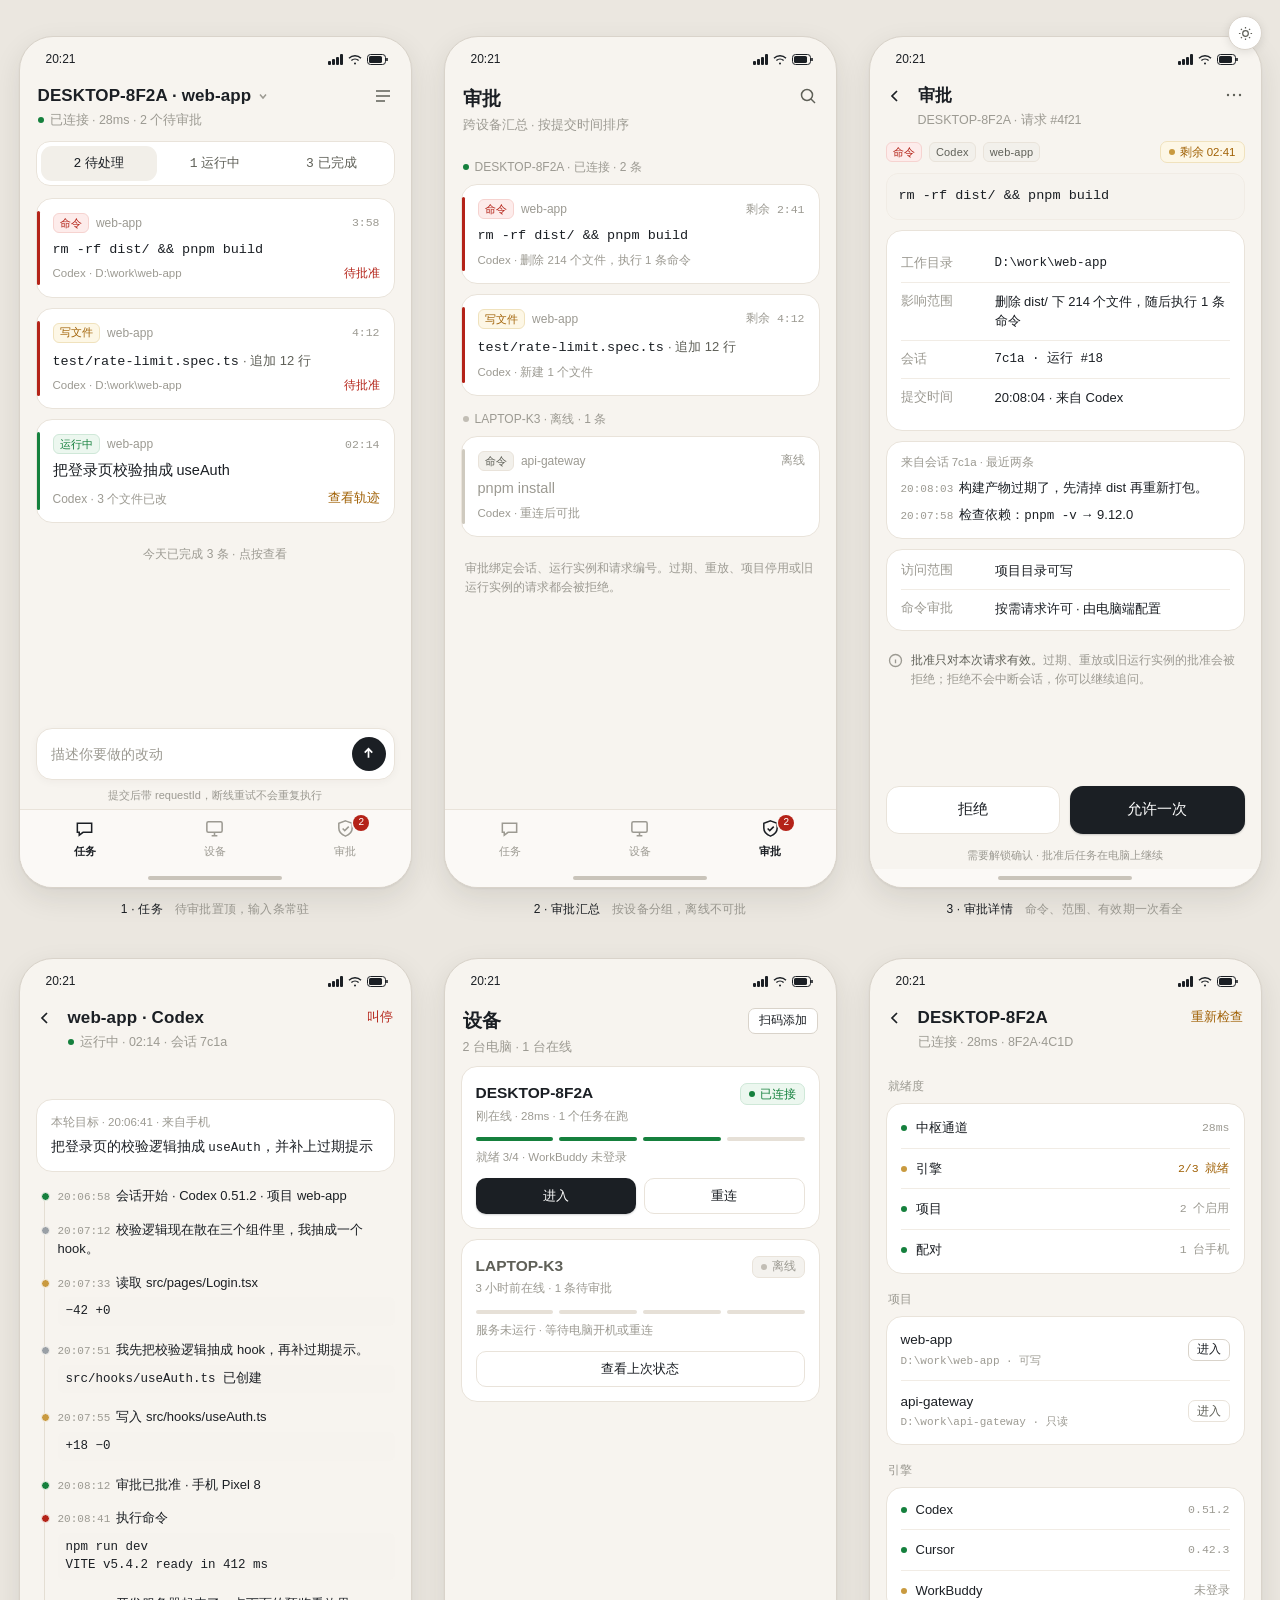
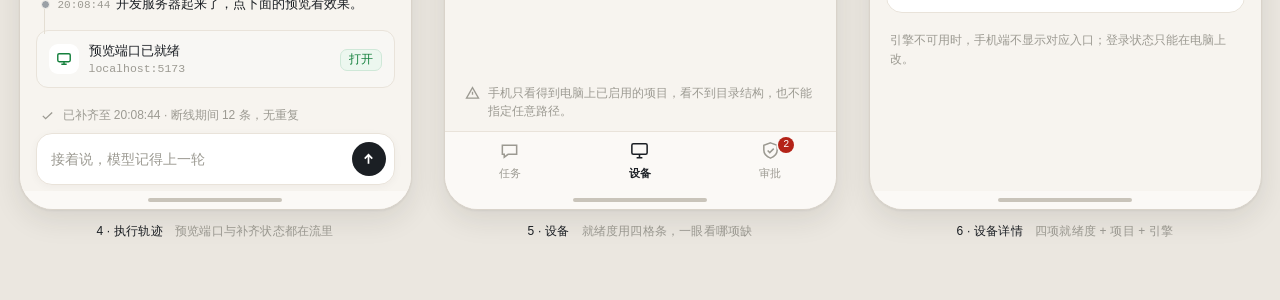
==== design/v3-phone.html @ bf9756f2 "feat(design): 按竞品视觉重做 Windows 与手机端界面 - v3-windows.html：主机（四项就绪度）/ 项目（白名单 + 执行权限）/ 日志 / 设置四页 - v3-pho" ====
<!DOCTYPE html>
<html lang="zh-CN">
<head>
<meta charset="utf-8">
<meta name="viewport" content="width=device-width, initial-scale=1">
<title>AgentDeck 手机端 · 改版</title>
<style>
:root{
  --bg:#f7f4ef; --card:#fff; --line:#e9e3da; --line2:#f1ece5;
  --ink:#1b1f24; --ink2:#5f6058; --ink3:#9c9a92;
  --act:#1b1f24; --act-h:#2b3138; --on-act:#fff; --warm:#a16207;
  --green:#15803d; --green-bg:#ecf7ef; --green-line:#cfe8d8;
  --red:#b42318; --red-bg:#fdeceb; --red-line:#f6d3d0; --on-red:#fff;
  --amber:#a16207; --amber-bg:#fdf7e6; --amber-line:#f0e2bd;
  --desk:#ebe7e0; --phone-line:#d9d3ca; --phone-shadow:0 10px 28px rgba(40,35,28,.10),0 1px 2px rgba(40,35,28,.06);
  --seg-on:#f2efe9; --tag-done:#f2f0eb; --off-bar:#cfcabf;
  --ev-dot:#c9c4ba; --ev-file:#c99a3f; --ev-msg:#9aa0a6; --ev-line:#e4ded3;
  --code-bg:#f6f3ee; --pv-bg:#f8f7f4;
  --dock-fade:rgba(247,244,239,0); --dock-shadow:0 2px 8px rgba(40,35,28,.04);
  --tabbar:#fbf9f6; --indicator:#c9c4ba; --badge-ring:#fbf9f6;
  --soft:#f4f2ee; --ready-off:#e6e0d7; --dot-off:#c2beb5;
  --fab:#fff; --fab-line:#d9d3ca;
  --mono:ui-monospace,"Cascadia Mono","Consolas","SF Mono",monospace;
}
:root.dark{
  --bg:#161513; --card:#1e1c19; --line:#2f2c27; --line2:#262420;
  --ink:#e8e5df; --ink2:#a8a49b; --ink3:#767268;
  --act:#e8e5df; --act-h:#f6f3ec; --on-act:#161513; --warm:#d9a23c;
  --green:#3fb950; --green-bg:#13261a; --green-line:#1f4a2c;
  --red:#f85149; --red-bg:#2a1614; --red-line:#52241f; --on-red:#161513;
  --amber:#d9a23c; --amber-bg:#2a2113; --amber-line:#453520;
  --desk:#0a0b0c; --phone-line:#33383d; --phone-shadow:0 10px 28px rgba(0,0,0,.55),0 1px 2px rgba(0,0,0,.4);
  --seg-on:#2a2724; --tag-done:#23272b; --off-bar:#3a3f45;
  --ev-dot:#4a5158; --ev-file:#d9a23c; --ev-msg:#7c848c; --ev-line:#443e36;
  --code-bg:#101210; --pv-bg:#1f2225;
  --dock-fade:rgba(22,21,19,0); --dock-shadow:0 2px 8px rgba(0,0,0,.3);
  --tabbar:#131211; --indicator:#4a5158; --badge-ring:#131211;
  --soft:#23272b; --ready-off:#2a2724; --dot-off:#555b62;
  --fab:#1e1c19; --fab-line:#33383d;
}
*{box-sizing:border-box}
html,body{margin:0}
body{
  background:var(--desk); padding:36px 24px 60px;
  font:15px/1.5 -apple-system,BlinkMacSystemFont,"Segoe UI","Microsoft YaHei",sans-serif;
  color:var(--ink); -webkit-font-smoothing:antialiased;
}
.wall{display:grid;grid-template-columns:repeat(3,393px);gap:40px 32px;justify-content:center}
figure{margin:0}
figcaption{margin-top:12px;font-size:12px;color:var(--ink3);text-align:center;letter-spacing:.2px}
figcaption b{font-weight:500;color:var(--ink)}
.phone{
  width:393px;height:852px;border-radius:34px;background:var(--bg);
  border:1px solid var(--phone-line);overflow:hidden;position:relative;
  box-shadow:var(--phone-shadow);
  display:flex;flex-direction:column;
}
/* status bar */
.statusbar{height:44px;flex:none;display:flex;align-items:center;justify-content:space-between;padding:0 22px 0 26px;font-size:12px;font-weight:500;color:var(--ink)}
.sb-r{display:flex;align-items:center;gap:5px;color:var(--ink)}
/* app bar */
.appbar{flex:none;padding:2px 18px 10px;display:flex;align-items:flex-start;gap:10px}
.ab-main{flex:1;min-width:0}
.ab-title{font-size:17px;font-weight:600;letter-spacing:.1px;display:flex;align-items:center;gap:6px}
.ab-sub{font-size:12.5px;color:var(--ink3);margin-top:2px;display:flex;align-items:center;gap:6px}
.ab-act{flex:none;display:flex;align-items:center;gap:14px;padding-top:3px;color:var(--ink2)}
.chev{color:var(--ink3)}
.back{width:26px;height:26px;display:grid;place-items:center;margin-left:-6px;color:var(--ink);flex:none}
.body{flex:1;min-height:0;overflow:hidden;padding:0 16px}
h1.page{font-size:19px;font-weight:600;margin:2px 0 2px;letter-spacing:.2px}
.page-sub{font-size:12.5px;color:var(--ink3);margin-bottom:12px}
/* blocks */
.card{background:var(--card);border:1px solid var(--line);border-radius:16px;padding:14px;margin-bottom:10px}
.card.flat{padding:0;overflow:hidden}
.seg{display:flex;background:var(--card);border:1px solid var(--line);border-radius:14px;padding:4px;margin:2px 0 12px}
.seg div{flex:1;text-align:center;padding:7px 0;font-size:13px;color:var(--ink2);border-radius:11px}
.seg div.on{background:var(--seg-on);color:var(--ink);font-weight:500}
.seg b{font-family:var(--mono);font-weight:500;font-size:13px}
.grp{font-size:12px;color:var(--ink3);margin:14px 2px 8px;display:flex;align-items:center;gap:6px}
/* approval card */
.ap{position:relative;padding-left:16px}
.ap::before{content:"";position:absolute;left:0;top:12px;bottom:12px;width:3px;border-radius:2px;background:var(--red)}
.ap.off::before{background:var(--off-bar)}
.card.run{position:relative;padding-left:16px}
.card.run::before{content:"";position:absolute;left:0;top:12px;bottom:12px;width:3px;border-radius:2px;background:var(--green)}
.ap-top{display:flex;align-items:center;gap:7px;font-size:12px;color:var(--ink3)}
.ap-top .rt{margin-left:auto;font-family:var(--mono);font-size:11.5px}
.tag{display:inline-flex;align-items:center;height:20px;padding:0 6px;border-radius:6px;font-size:11px;font-weight:500;letter-spacing:.2px}
.tag.cmd{background:var(--red-bg);color:var(--red);border:1px solid var(--red-line)}
.tag.file{background:var(--amber-bg);color:var(--amber);border:1px solid var(--amber-line)}
.tag.run{background:var(--green-bg);color:var(--green);border:1px solid var(--green-line)}
.tag.done{background:var(--tag-done);color:var(--ink2);border:1px solid var(--line)}
.ap-cmd{font-size:14.5px;margin:7px 0 6px;word-break:break-all;line-height:1.45;font-weight:500}
.ap-cmd.mono{font-family:var(--mono);font-size:13.5px;font-weight:400}
.ap-cmd .p{font-family:var(--mono);font-size:13.5px}
.ap-cmd .d{color:var(--ink2);font-size:13px;font-weight:400}
.mono{font-family:var(--mono)}
.ap-meta{display:flex;align-items:center;gap:8px;font-size:11.5px;color:var(--ink3)}
.ap-meta .r{margin-left:auto;color:var(--red);font-weight:500}
/* running */
.run-title{font-size:14.5px;font-weight:500;line-height:1.45;margin:6px 0 8px}
.run-foot{display:flex;align-items:center;font-size:12px;color:var(--ink3)}
.run-foot .r{margin-left:auto;display:flex;align-items:center;gap:10px}
.link{color:var(--warm);font-size:12.5px;text-decoration:none}
.link.danger{color:var(--red)}
.more{font-size:12px;color:var(--ink3);text-align:center;padding:12px 0 4px}
/* dock */
.dock{flex:none;padding:8px 16px 6px;background:linear-gradient(to bottom,var(--dock-fade),var(--bg) 22%)}
.dock-box{display:flex;align-items:flex-end;gap:8px;background:var(--card);border:1px solid var(--line);border-radius:16px;padding:8px 8px 8px 14px;box-shadow:var(--dock-shadow)}
.dock-box .ph{flex:1;font-size:14px;color:var(--ink3);padding:6px 0;min-height:32px}
.send{width:34px;height:34px;border-radius:50%;background:var(--act);display:grid;place-items:center;flex:none;color:var(--on-act)}
.dock-hint{font-size:11px;color:var(--ink3);text-align:center;padding:7px 0 0}
/* tabbar */
.tabbar{flex:none;height:60px;display:flex;align-items:flex-start;padding-top:8px;border-top:1px solid var(--line);background:var(--tabbar)}
.tb{flex:1;display:flex;flex-direction:column;align-items:center;gap:4px;font-size:11px;color:var(--ink3);position:relative}
.tb.on{color:var(--act);font-weight:600}
.tb .badge{position:absolute;top:-3px;left:calc(50% + 8px);box-shadow:0 0 0 1.5px var(--badge-ring);min-width:16px;height:16px;padding:0 4px;border-radius:8px;background:var(--red);color:var(--on-red);font:500 10px/16px var(--mono);text-align:center}
.home-ind{flex:none;height:18px;display:grid;place-items:center;background:var(--tabbar)}
.home-ind i{width:134px;height:4px;border-radius:2px;background:var(--indicator);display:block}
/* detail */
.cmdblock{background:var(--code-bg);border:1px solid var(--line2);border-radius:12px;padding:12px;font-family:var(--mono);font-size:13.5px;line-height:1.55;word-break:break-all;margin:10px 0 4px}
.kv{display:flex;gap:10px;padding:9px 0;border-bottom:1px solid var(--line2);font-size:13px}
.kv:last-child{border-bottom:0}
.kv .k{width:84px;flex:none;color:var(--ink3);font-size:12.5px}
.kv .v{flex:1;min-width:0}
.kv .v.mono{font-family:var(--mono);font-size:12.5px}
.note{display:flex;gap:8px;font-size:12px;color:var(--ink3);line-height:1.55;padding:10px 2px}
.note b{font-weight:500;color:var(--ink2)}
.btn{height:48px;border-radius:13px;display:flex;align-items:center;justify-content:center;font-size:15px;font-weight:500;width:100%;border:1px solid transparent}
.btn.primary{background:var(--act);color:var(--on-act);box-shadow:0 1px 2px rgba(20,24,28,.20)}
.btn.primary:active{background:var(--act-h)}
.btn.ghost{background:var(--card);border-color:var(--line);color:var(--ink)}
.btn.sm{height:36px;font-size:13px;width:auto;padding:0 14px;border-radius:10px}
.btn-row{display:flex;gap:10px;margin:14px 0 6px}
/* events */
.ev{position:relative;padding:0 0 14px 22px;font-size:13px;line-height:1.5}
.ev::before{content:"";position:absolute;left:5px;top:6px;width:7px;height:7px;border-radius:50%;background:var(--ev-dot);border:1.5px solid var(--bg)}
.ev::after{content:"";position:absolute;left:8px;top:15px;bottom:-6px;width:1px;background:var(--ev-line)}
.ev:last-child::after{display:none}
.ev .t{font-family:var(--mono);font-size:11px;color:var(--ink3);margin-right:6px}
.ev.cmd::before{background:var(--red)}
.ev.file::before{background:var(--ev-file)}
.ev.msg::before{background:var(--ev-msg)}
.ev.ok::before{background:var(--green)}
.ev .c{font-family:var(--mono);font-size:12.5px;background:var(--code-bg);border-radius:6px;padding:5px 8px;margin-top:5px;display:block;word-break:break-all}
.trace{display:flex;flex-direction:column}
.stream{margin-top:auto}
.pv{display:flex;align-items:center;gap:10px;background:var(--pv-bg);border:1px solid var(--line);border-radius:12px;padding:10px 12px;margin:2px 0 12px}
.pv .ic{width:30px;height:30px;border-radius:9px;background:var(--card);display:grid;place-items:center;color:var(--green);flex:none}
.pv .tt{font-size:13px;font-weight:500}
.pv .ss{font-size:11.5px;color:var(--ink3);font-family:var(--mono)}
.pv .go{margin-left:auto}
/* device */
.dev{display:flex;align-items:flex-start;gap:10px}
.dev .nm{font-size:15.5px;font-weight:600}
.dev .meta{font-size:11.5px;color:var(--ink3);margin-top:3px}
.dev .r{margin-left:auto;flex:none}
.dot{width:6px;height:6px;border-radius:50%;display:inline-block;background:var(--green);vertical-align:1px}
.dot.off{background:var(--dot-off)}
.dot.amber{background:var(--ev-file)}
.pill{display:inline-flex;align-items:center;gap:5px;height:22px;padding:0 8px;border-radius:7px;font-size:11.5px;border:1px solid var(--line);color:var(--ink2);background:var(--card)}
.pill.ok{color:var(--green);background:var(--green-bg);border-color:var(--green-line)}
.pill.off{color:var(--ink3);background:var(--soft)}
.pill.warn{color:var(--amber);background:var(--amber-bg);border-color:var(--amber-line)}
.readiness{display:flex;gap:6px;margin-top:12px}
.readiness i{height:4px;border-radius:2px;background:var(--green-line);flex:1}
.readiness i.on{background:var(--green)}
.readiness i.off{background:var(--ready-off)}
.proj-row{display:flex;align-items:center;gap:10px;padding:11px 0;border-bottom:1px solid var(--line2);font-size:13.5px}
.proj-row:last-child{border-bottom:0}
.proj-row .p{font-family:var(--mono);font-size:11px;color:var(--ink3);margin-top:2px}
.proj-row .r{margin-left:auto}
.eng{display:flex;align-items:center;gap:9px;padding:10px 0;border-bottom:1px solid var(--line2);font-size:13px}
.eng:last-child{border-bottom:0}
.eng .v{margin-left:auto;font-family:var(--mono);font-size:11.5px;color:var(--ink3)}
.sec-title{font-size:12px;color:var(--ink3);margin:16px 2px 8px}
body.only .wall{grid-template-columns:393px;padding-top:0}
body.only{background:var(--bg);padding:20px}
body.only figcaption{display:none}
.theme-fab{position:fixed;top:16px;right:18px;width:34px;height:34px;border-radius:50%;border:1px solid var(--fab-line);background:var(--fab);color:var(--ink2);display:grid;place-items:center;cursor:pointer;box-shadow:0 2px 10px rgba(0,0,0,.10);z-index:9}
.theme-fab:hover{color:var(--ink)}
body.only .theme-fab{display:none}
html.dark .i-sun{display:none}
html:not(.dark) .i-moon{display:none}
</style>
<script>
(function(){
  var q = new URLSearchParams(location.search).get('theme');
  var sv = null; try { sv = localStorage.getItem('ad-theme'); } catch(e){}
  var dark = q ? q === 'dark' : (sv ? sv === 'dark' : window.matchMedia('(prefers-color-scheme: dark)').matches);
  if (dark) document.documentElement.classList.add('dark');
})();
</script>
</head>
<body>
<button class="theme-fab" title="切换深浅色（样稿用）" onclick="(function(){var d=document.documentElement.classList.toggle('dark');try{localStorage.setItem('ad-theme',d?'dark':'light')}catch(e){}})()">
  <svg class="i-moon" width="15" height="15" viewBox="0 0 16 16" fill="none" stroke="currentColor" stroke-width="1.3"><path d="M13.2 9.6A5.6 5.6 0 0 1 6.4 2.8a5.6 5.6 0 1 0 6.8 6.8z"/></svg>
  <svg class="i-sun" width="15" height="15" viewBox="0 0 16 16" fill="none" stroke="currentColor" stroke-width="1.3"><circle cx="8" cy="8" r="3"/><path d="M8 1v1.6M8 13.4V15M1 8h1.6M13.4 8H15M3.1 3.1l1.1 1.1M11.8 11.8l1.1 1.1M12.9 3.1l-1.1 1.1M4.2 11.8l-1.1 1.1"/></svg>
</button>
<div class="wall">

<!-- 1 任务 -->
<figure id="f1">
<div class="phone">
  <div class="statusbar"><span>20:21</span><span class="sb-r">
    <svg width="15" height="11" viewBox="0 0 15 11" fill="currentColor"><rect x="0" y="7" width="3" height="4" rx="1"/><rect x="4" y="5" width="3" height="6" rx="1"/><rect x="8" y="3" width="3" height="8" rx="1"/><rect x="12" y="0" width="3" height="11" rx="1"/></svg>
    <svg width="14" height="11" viewBox="0 0 14 11" fill="none" stroke="currentColor" stroke-width="1.4"><path d="M1 4.2a8.5 8.5 0 0 1 12 0M3.4 6.6a5.2 5.2 0 0 1 7.2 0"/><circle cx="7" cy="9.4" r="1" fill="currentColor" stroke="none"/></svg>
    <svg width="22" height="11" viewBox="0 0 22 11" fill="none"><rect x="0.5" y="0.5" width="18" height="10" rx="3" stroke="currentColor"/><rect x="2" y="2" width="13" height="7" rx="1.6" fill="currentColor"/><path d="M20 4v3" stroke="currentColor" stroke-width="1.6"/></svg>
  </span></div>
  <div class="appbar">
    <div class="ab-main">
      <div class="ab-title">DESKTOP-8F2A · web-app
        <svg class="chev" width="12" height="12" viewBox="0 0 12 12" fill="none" stroke="currentColor" stroke-width="1.5"><path d="M3 4.5 6 8l3-3.5"/></svg>
      </div>
      <div class="ab-sub"><span class="dot"></span>已连接 · 28ms · 2 个待审批</div>
    </div>
    <div class="ab-act">
      <svg width="20" height="20" viewBox="0 0 20 20" fill="none" stroke="currentColor" stroke-width="1.5"><path d="M3 5h14M3 10h14M3 15h9"/></svg>
    </div>
  </div>
  <div class="body">
    <div class="seg"><div class="on"><b>2</b> 待处理</div><div><b>1</b> 运行中</div><div><b>3</b> 已完成</div></div>

    <div class="card ap">
      <div class="ap-top"><span class="tag cmd">命令</span> web-app<span class="rt">3:58</span></div>
      <div class="ap-cmd mono">rm -rf dist/ &amp;&amp; pnpm build</div>
      <div class="ap-meta">Codex · D:\work\web-app<span class="r">待批准</span></div>
    </div>

    <div class="card ap">
      <div class="ap-top"><span class="tag file">写文件</span> web-app<span class="rt">4:12</span></div>
      <div class="ap-cmd"><span class="p">test/rate-limit.spec.ts</span> <span class="d">· 追加 12 行</span></div>
      <div class="ap-meta">Codex · D:\work\web-app<span class="r">待批准</span></div>
    </div>

    <div class="card run">
      <div class="ap-top"><span class="tag run">运行中</span> web-app<span class="rt">02:14</span></div>
      <div class="run-title">把登录页校验抽成 useAuth</div>
      <div class="run-foot">Codex · 3 个文件已改<span class="r"><a class="link">查看轨迹</a></span></div>
    </div>

    <div class="more">今天已完成 3 条 · 点按查看</div>
  </div>
  <div class="dock">
    <div class="dock-box">
      <div class="ph">描述你要做的改动</div>
      <div class="send"><svg width="15" height="15" viewBox="0 0 16 16" fill="none" stroke="currentColor" stroke-width="1.8"><path d="M8 12.5V3.5M4 7l4-4 4 4"/></svg></div>
    </div>
    <div class="dock-hint">提交后带 requestId，断线重试不会重复执行</div>
  </div>
  <nav class="tabbar">
    <div class="tb on"><svg width="21" height="21" viewBox="0 0 22 22" fill="none" stroke="currentColor" stroke-width="1.6"><path d="M3.5 5.5h15v9.5h-9l-4 3v-3h-2z"/></svg>任务</div>
    <div class="tb"><svg width="21" height="21" viewBox="0 0 22 22" fill="none" stroke="currentColor" stroke-width="1.6"><rect x="3" y="4" width="16" height="11" rx="1.6"/><path d="M8 18.5h6M11 15v3.5"/></svg>设备</div>
    <div class="tb"><span class="badge">2</span><svg width="21" height="21" viewBox="0 0 22 22" fill="none" stroke="currentColor" stroke-width="1.6"><path d="M11 3l7 2.6v5c0 4-3 7-7 8.4-4-1.4-7-4.4-7-8.4v-5z"/><path d="M8 11l2.2 2.2L14.4 9"/></svg>审批</div>
  </nav>
  <div class="home-ind"><i></i></div>
</div>
<figcaption><b>1 · 任务</b>　待审批置顶，输入条常驻</figcaption>
</figure>

<!-- 2 审批列表 -->
<figure id="f2">
<div class="phone">
  <div class="statusbar"><span>20:21</span><span class="sb-r">
    <svg width="15" height="11" viewBox="0 0 15 11" fill="currentColor"><rect x="0" y="7" width="3" height="4" rx="1"/><rect x="4" y="5" width="3" height="6" rx="1"/><rect x="8" y="3" width="3" height="8" rx="1"/><rect x="12" y="0" width="3" height="11" rx="1"/></svg>
    <svg width="14" height="11" viewBox="0 0 14 11" fill="none" stroke="currentColor" stroke-width="1.4"><path d="M1 4.2a8.5 8.5 0 0 1 12 0M3.4 6.6a5.2 5.2 0 0 1 7.2 0"/><circle cx="7" cy="9.4" r="1" fill="currentColor" stroke="none"/></svg>
    <svg width="22" height="11" viewBox="0 0 22 11" fill="none"><rect x="0.5" y="0.5" width="18" height="10" rx="3" stroke="currentColor"/><rect x="2" y="2" width="13" height="7" rx="1.6" fill="currentColor"/><path d="M20 4v3" stroke="currentColor" stroke-width="1.6"/></svg>
  </span></div>
  <div class="appbar">
    <div class="ab-main">
      <h1 class="page">审批</h1>
      <div class="ab-sub">跨设备汇总 · 按提交时间排序</div>
    </div>
    <div class="ab-act"><svg width="20" height="20" viewBox="0 0 20 20" fill="none" stroke="currentColor" stroke-width="1.5"><circle cx="9" cy="9" r="5.5"/><path d="M13 13l4 4"/></svg></div>
  </div>
  <div class="body">
    <div class="grp"><span class="dot"></span> DESKTOP-8F2A · 已连接 · 2 条</div>
    <div class="card ap">
      <div class="ap-top"><span class="tag cmd">命令</span> web-app<span class="rt">剩余 2:41</span></div>
      <div class="ap-cmd mono">rm -rf dist/ &amp;&amp; pnpm build</div>
      <div class="ap-meta">Codex · 删除 214 个文件，执行 1 条命令</div>
    </div>
    <div class="card ap">
      <div class="ap-top"><span class="tag file">写文件</span> web-app<span class="rt">剩余 4:12</span></div>
      <div class="ap-cmd"><span class="p">test/rate-limit.spec.ts</span> <span class="d">· 追加 12 行</span></div>
      <div class="ap-meta">Codex · 新建 1 个文件</div>
    </div>

    <div class="grp"><span class="dot off"></span> LAPTOP-K3 · 离线 · 1 条</div>
    <div class="card ap off">
      <div class="ap-top"><span class="tag done">命令</span> api-gateway<span class="rt">离线</span></div>
      <div class="ap-cmd" style="color:var(--ink3)">pnpm install</div>
      <div class="ap-meta">Codex · 重连后可批</div>
    </div>

    <div class="note" style="padding:12px 4px">审批绑定会话、运行实例和请求编号。过期、重放、项目停用或旧运行实例的请求都会被拒绝。</div>
  </div>
  <nav class="tabbar">
    <div class="tb"><svg width="21" height="21" viewBox="0 0 22 22" fill="none" stroke="currentColor" stroke-width="1.6"><path d="M3.5 5.5h15v9.5h-9l-4 3v-3h-2z"/></svg>任务</div>
    <div class="tb"><svg width="21" height="21" viewBox="0 0 22 22" fill="none" stroke="currentColor" stroke-width="1.6"><rect x="3" y="4" width="16" height="11" rx="1.6"/><path d="M8 18.5h6M11 15v3.5"/></svg>设备</div>
    <div class="tb on"><span class="badge">2</span><svg width="21" height="21" viewBox="0 0 22 22" fill="none" stroke="currentColor" stroke-width="1.6"><path d="M11 3l7 2.6v5c0 4-3 7-7 8.4-4-1.4-7-4.4-7-8.4v-5z"/><path d="M8 11l2.2 2.2L14.4 9"/></svg>审批</div>
  </nav>
  <div class="home-ind"><i></i></div>
</div>
<figcaption><b>2 · 审批汇总</b>　按设备分组，离线不可批</figcaption>
</figure>

<!-- 3 审批详情 -->
<figure id="f3">
<div class="phone">
  <div class="statusbar"><span>20:21</span><span class="sb-r">
    <svg width="15" height="11" viewBox="0 0 15 11" fill="currentColor"><rect x="0" y="7" width="3" height="4" rx="1"/><rect x="4" y="5" width="3" height="6" rx="1"/><rect x="8" y="3" width="3" height="8" rx="1"/><rect x="12" y="0" width="3" height="11" rx="1"/></svg>
    <svg width="14" height="11" viewBox="0 0 14 11" fill="none" stroke="currentColor" stroke-width="1.4"><path d="M1 4.2a8.5 8.5 0 0 1 12 0M3.4 6.6a5.2 5.2 0 0 1 7.2 0"/><circle cx="7" cy="9.4" r="1" fill="currentColor" stroke="none"/></svg>
    <svg width="22" height="11" viewBox="0 0 22 11" fill="none"><rect x="0.5" y="0.5" width="18" height="10" rx="3" stroke="currentColor"/><rect x="2" y="2" width="13" height="7" rx="1.6" fill="currentColor"/><path d="M20 4v3" stroke="currentColor" stroke-width="1.6"/></svg>
  </span></div>
  <div class="appbar">
    <div class="back"><svg width="18" height="18" viewBox="0 0 18 18" fill="none" stroke="currentColor" stroke-width="1.7"><path d="M11 4L6 9l5 5"/></svg></div>
    <div class="ab-main">
      <div class="ab-title">审批</div>
      <div class="ab-sub">DESKTOP-8F2A · 请求 #4f21</div>
    </div>
    <div class="ab-act"><svg width="18" height="18" viewBox="0 0 18 18" fill="currentColor"><circle cx="3" cy="9" r="1.2"/><circle cx="9" cy="9" r="1.2"/><circle cx="15" cy="9" r="1.2"/></svg></div>
  </div>
  <div class="body">
    <div style="display:flex;gap:7px;align-items:center;margin:2px 0 2px">
      <span class="tag cmd">命令</span><span class="tag done">Codex</span><span class="tag done">web-app</span>
      <span class="pill warn" style="margin-left:auto"><span class="dot amber"></span>剩余 02:41</span>
    </div>
    <div class="cmdblock">rm -rf dist/ &amp;&amp; pnpm build</div>
    <div class="card" style="margin-top:10px">
      <div class="kv"><div class="k">工作目录</div><div class="v mono">D:\work\web-app</div></div>
      <div class="kv"><div class="k">影响范围</div><div class="v">删除 dist/ 下 214 个文件，随后执行 1 条命令</div></div>
      <div class="kv"><div class="k">会话</div><div class="v mono">7c1a · 运行 #18</div></div>
      <div class="kv"><div class="k">提交时间</div><div class="v">20:08:04 · 来自 Codex</div></div>
    </div>
    <div class="card" style="padding:12px 14px;margin-top:10px">
      <div style="font-size:11.5px;color:var(--ink3);margin-bottom:7px">来自会话 7c1a · 最近两条</div>
      <div style="font-size:13px;line-height:1.55"><span class="mono" style="font-size:11px;color:var(--ink3);margin-right:6px">20:08:03</span>构建产物过期了，先清掉 dist 再重新打包。</div>
      <div style="font-size:13px;line-height:1.55;margin-top:6px"><span class="mono" style="font-size:11px;color:var(--ink3);margin-right:6px">20:07:58</span>检查依赖：<span class="mono" style="font-size:12.5px">pnpm -v</span> → 9.12.0</div>
    </div>
    <div class="card" style="padding:2px 14px;margin-top:10px">
      <div class="kv"><div class="k">访问范围</div><div class="v">项目目录可写</div></div>
      <div class="kv"><div class="k">命令审批</div><div class="v">按需请求许可 · 由电脑端配置</div></div>
    </div>
    <div class="note">
      <svg width="15" height="15" viewBox="0 0 16 16" fill="none" stroke="currentColor" stroke-width="1.4" style="flex:none;margin-top:2px"><circle cx="8" cy="8" r="6.4"/><path d="M8 7v4M8 4.8v.1"/></svg>
      <div><b>批准只对本次请求有效。</b>过期、重放或旧运行实例的批准会被拒绝；拒绝不会中断会话，你可以继续追问。</div>
    </div>
  </div>
  <div class="dock" style="padding-top:0">
    <div class="btn-row"><div class="btn ghost">拒绝</div><div class="btn primary">允许一次</div></div>
    <div class="dock-hint">需要解锁确认 · 批准后任务在电脑上继续</div>
  </div>
  <div class="home-ind"><i></i></div>
</div>
<figcaption><b>3 · 审批详情</b>　命令、范围、有效期一次看全</figcaption>
</figure>

<!-- 4 执行轨迹 -->
<figure id="f4">
<div class="phone">
  <div class="statusbar"><span>20:21</span><span class="sb-r">
    <svg width="15" height="11" viewBox="0 0 15 11" fill="currentColor"><rect x="0" y="7" width="3" height="4" rx="1"/><rect x="4" y="5" width="3" height="6" rx="1"/><rect x="8" y="3" width="3" height="8" rx="1"/><rect x="12" y="0" width="3" height="11" rx="1"/></svg>
    <svg width="14" height="11" viewBox="0 0 14 11" fill="none" stroke="currentColor" stroke-width="1.4"><path d="M1 4.2a8.5 8.5 0 0 1 12 0M3.4 6.6a5.2 5.2 0 0 1 7.2 0"/><circle cx="7" cy="9.4" r="1" fill="currentColor" stroke="none"/></svg>
    <svg width="22" height="11" viewBox="0 0 22 11" fill="none"><rect x="0.5" y="0.5" width="18" height="10" rx="3" stroke="currentColor"/><rect x="2" y="2" width="13" height="7" rx="1.6" fill="currentColor"/><path d="M20 4v3" stroke="currentColor" stroke-width="1.6"/></svg>
  </span></div>
  <div class="appbar">
    <div class="back"><svg width="18" height="18" viewBox="0 0 18 18" fill="none" stroke="currentColor" stroke-width="1.7"><path d="M11 4L6 9l5 5"/></svg></div>
    <div class="ab-main">
      <div class="ab-title">web-app · Codex</div>
      <div class="ab-sub"><span class="dot"></span>运行中 · 02:14 · 会话 7c1a</div>
    </div>
    <div class="ab-act"><span class="link danger">叫停</span></div>
  </div>
  <div class="body" style="display:flex;flex-direction:column;justify-content:flex-end">
    <div class="card" style="margin-bottom:14px">
      <div style="font-size:11.5px;color:var(--ink3);margin-bottom:5px">本轮目标 · 20:06:41 · 来自手机</div>
      <div style="font-size:13.5px;line-height:1.5">把登录页的校验逻辑抽成 <span class="mono" style="font-size:12.5px">useAuth</span>，并补上过期提示</div>
    </div>
    <div class="ev ok"><span class="t">20:06:58</span>会话开始 · Codex 0.51.2 · 项目 web-app</div>
    <div class="ev msg"><span class="t">20:07:12</span>校验逻辑现在散在三个组件里，我抽成一个 hook。</div>
    <div class="ev file"><span class="t">20:07:33</span>读取 src/pages/Login.tsx
      <div class="c">−42 +0</div>
    </div>
    <div class="ev msg"><span class="t">20:07:51</span>我先把校验逻辑抽成 hook，再补过期提示。
      <div class="c">src/hooks/useAuth.ts 已创建</div>
    </div>
    <div class="ev file"><span class="t">20:07:55</span>写入 src/hooks/useAuth.ts
      <div class="c">+18 −0</div>
    </div>
    <div class="ev ok"><span class="t">20:08:12</span>审批已批准 · 手机 Pixel 8</div>
    <div class="ev cmd"><span class="t">20:08:41</span>执行命令
      <div class="c">npm run dev<br>VITE v5.4.2 ready in 412 ms</div>
    </div>
    <div class="ev msg"><span class="t">20:08:44</span>开发服务器起来了，点下面的预览看效果。</div>
    <div class="pv">
      <div class="ic"><svg width="16" height="16" viewBox="0 0 18 18" fill="none" stroke="currentColor" stroke-width="1.6"><rect x="2" y="3" width="14" height="9" rx="1.5"/><path d="M6 15h6M9 12v3"/></svg></div>
      <div><div class="tt">预览端口已就绪</div><div class="ss">localhost:5173</div></div>
      <div class="go"><span class="pill ok">打开</span></div>
    </div>
    <div class="note" style="padding:6px 4px 0">
      <svg width="15" height="15" viewBox="0 0 16 16" fill="none" stroke="currentColor" stroke-width="1.4" style="flex:none;margin-top:2px"><path d="M3 8.4l3 3 7-6.6"/></svg>
      <div>已补齐至 20:08:44 · 断线期间 12 条，无重复</div>
    </div>
  </div>
  <div class="dock">
    <div class="dock-box">
      <div class="ph">接着说，模型记得上一轮</div>
      <div class="send"><svg width="15" height="15" viewBox="0 0 16 16" fill="none" stroke="currentColor" stroke-width="1.8"><path d="M8 12.5V3.5M4 7l4-4 4 4"/></svg></div>
    </div>
  </div>
  <div class="home-ind"><i></i></div>
</div>
<figcaption><b>4 · 执行轨迹</b>　预览端口与补齐状态都在流里</figcaption>
</figure>

<!-- 5 设备 -->
<figure id="f5">
<div class="phone">
  <div class="statusbar"><span>20:21</span><span class="sb-r">
    <svg width="15" height="11" viewBox="0 0 15 11" fill="currentColor"><rect x="0" y="7" width="3" height="4" rx="1"/><rect x="4" y="5" width="3" height="6" rx="1"/><rect x="8" y="3" width="3" height="8" rx="1"/><rect x="12" y="0" width="3" height="11" rx="1"/></svg>
    <svg width="14" height="11" viewBox="0 0 14 11" fill="none" stroke="currentColor" stroke-width="1.4"><path d="M1 4.2a8.5 8.5 0 0 1 12 0M3.4 6.6a5.2 5.2 0 0 1 7.2 0"/><circle cx="7" cy="9.4" r="1" fill="currentColor" stroke="none"/></svg>
    <svg width="22" height="11" viewBox="0 0 22 11" fill="none"><rect x="0.5" y="0.5" width="18" height="10" rx="3" stroke="currentColor"/><rect x="2" y="2" width="13" height="7" rx="1.6" fill="currentColor"/><path d="M20 4v3" stroke="currentColor" stroke-width="1.6"/></svg>
  </span></div>
  <div class="appbar">
    <div class="ab-main">
      <h1 class="page">设备</h1>
      <div class="ab-sub">2 台电脑 · 1 台在线</div>
    </div>
    <div class="ab-act"><span class="pill" style="height:26px;padding:0 10px;color:var(--ink);border-color:var(--phone-line)">扫码添加</span></div>
  </div>
  <div class="body" style="display:flex;flex-direction:column">
    <div class="card">
      <div class="dev">
        <div>
          <div class="nm">DESKTOP-8F2A</div>
          <div class="meta">刚在线 · 28ms · 1 个任务在跑</div>
        </div>
        <div class="r"><span class="pill ok"><span class="dot"></span>已连接</span></div>
      </div>
      <div class="readiness"><i class="on"></i><i class="on"></i><i class="on"></i><i class="off"></i></div>
      <div class="meta" style="font-size:11.5px;color:var(--ink3);margin-top:8px">就绪 3/4 · WorkBuddy 未登录</div>
      <div style="display:flex;gap:8px;margin-top:12px">
        <div class="btn primary sm" style="flex:1">进入</div>
        <div class="btn ghost sm" style="flex:1">重连</div>
      </div>
    </div>

    <div class="card">
      <div class="dev">
        <div>
          <div class="nm" style="color:var(--ink2)">LAPTOP-K3</div>
          <div class="meta">3 小时前在线 · 1 条待审批</div>
        </div>
        <div class="r"><span class="pill off"><span class="dot off"></span>离线</span></div>
      </div>
      <div class="readiness"><i class="off"></i><i class="off"></i><i class="off"></i><i class="off"></i></div>
      <div class="meta" style="font-size:11.5px;color:var(--ink3);margin-top:8px">服务未运行 · 等待电脑开机或重连</div>
      <div style="display:flex;gap:8px;margin-top:12px">
        <div class="btn ghost sm" style="flex:1">查看上次状态</div>
      </div>
    </div>

    <div class="note" style="padding:10px 4px;margin-top:auto">
      <svg width="15" height="15" viewBox="0 0 16 16" fill="none" stroke="currentColor" stroke-width="1.4" style="flex:none;margin-top:2px"><path d="M8 1.8 14.4 13H1.6z"/><path d="M8 6v3.2M8 11.4v.1"/></svg>
      <div>手机只看得到电脑上已启用的项目，看不到目录结构，也不能指定任意路径。</div>
    </div>
  </div>
  <nav class="tabbar">
    <div class="tb"><svg width="21" height="21" viewBox="0 0 22 22" fill="none" stroke="currentColor" stroke-width="1.6"><path d="M3.5 5.5h15v9.5h-9l-4 3v-3h-2z"/></svg>任务</div>
    <div class="tb on"><svg width="21" height="21" viewBox="0 0 22 22" fill="none" stroke="currentColor" stroke-width="1.6"><rect x="3" y="4" width="16" height="11" rx="1.6"/><path d="M8 18.5h6M11 15v3.5"/></svg>设备</div>
    <div class="tb"><span class="badge">2</span><svg width="21" height="21" viewBox="0 0 22 22" fill="none" stroke="currentColor" stroke-width="1.6"><path d="M11 3l7 2.6v5c0 4-3 7-7 8.4-4-1.4-7-4.4-7-8.4v-5z"/><path d="M8 11l2.2 2.2L14.4 9"/></svg>审批</div>
  </nav>
  <div class="home-ind"><i></i></div>
</div>
<figcaption><b>5 · 设备</b>　就绪度用四格条，一眼看哪项缺</figcaption>
</figure>

<!-- 6 设备详情 -->
<figure id="f6">
<div class="phone">
  <div class="statusbar"><span>20:21</span><span class="sb-r">
    <svg width="15" height="11" viewBox="0 0 15 11" fill="currentColor"><rect x="0" y="7" width="3" height="4" rx="1"/><rect x="4" y="5" width="3" height="6" rx="1"/><rect x="8" y="3" width="3" height="8" rx="1"/><rect x="12" y="0" width="3" height="11" rx="1"/></svg>
    <svg width="14" height="11" viewBox="0 0 14 11" fill="none" stroke="currentColor" stroke-width="1.4"><path d="M1 4.2a8.5 8.5 0 0 1 12 0M3.4 6.6a5.2 5.2 0 0 1 7.2 0"/><circle cx="7" cy="9.4" r="1" fill="currentColor" stroke="none"/></svg>
    <svg width="22" height="11" viewBox="0 0 22 11" fill="none"><rect x="0.5" y="0.5" width="18" height="10" rx="3" stroke="currentColor"/><rect x="2" y="2" width="13" height="7" rx="1.6" fill="currentColor"/><path d="M20 4v3" stroke="currentColor" stroke-width="1.6"/></svg>
  </span></div>
  <div class="appbar">
    <div class="back"><svg width="18" height="18" viewBox="0 0 18 18" fill="none" stroke="currentColor" stroke-width="1.7"><path d="M11 4L6 9l5 5"/></svg></div>
    <div class="ab-main">
      <div class="ab-title">DESKTOP-8F2A</div>
      <div class="ab-sub">已连接 · 28ms · 8F2A·4C1D</div>
    </div>
    <div class="ab-act"><span class="link">重新检查</span></div>
  </div>
  <div class="body">
    <div class="sec-title">就绪度</div>
    <div class="card" style="padding:4px 14px">
      <div class="eng"><span class="dot"></span>中枢通道<span class="v">28ms</span></div>
      <div class="eng"><span class="dot amber"></span>引擎<span class="v" style="color:var(--amber)">2/3 就绪</span></div>
      <div class="eng"><span class="dot"></span>项目<span class="v">2 个启用</span></div>
      <div class="eng"><span class="dot"></span>配对<span class="v">1 台手机</span></div>
    </div>

    <div class="sec-title">项目</div>
    <div class="card" style="padding:2px 14px">
      <div class="proj-row"><div><div>web-app</div><div class="p">D:\work\web-app · 可写</div></div><div class="r"><span class="pill" style="color:var(--ink);border-color:var(--phone-line)">进入</span></div></div>
      <div class="proj-row"><div><div>api-gateway</div><div class="p">D:\work\api-gateway · 只读</div></div><div class="r"><span class="pill">进入</span></div></div>
    </div>

    <div class="sec-title">引擎</div>
    <div class="card" style="padding:2px 14px">
      <div class="eng"><span class="dot"></span>Codex<span class="v">0.51.2</span></div>
      <div class="eng"><span class="dot"></span>Cursor<span class="v">0.42.3</span></div>
      <div class="eng"><span class="dot amber"></span>WorkBuddy<span class="v">未登录</span></div>
    </div>
    <div class="note" style="padding:8px 4px">引擎不可用时，手机端不显示对应入口；登录状态只能在电脑上改。</div>
  </div>
  <div class="home-ind"><i></i></div>
</div>
<figcaption><b>6 · 设备详情</b>　四项就绪度 + 项目 + 引擎</figcaption>
</figure>

</div>

<script>
var only = new URLSearchParams(location.search).get('only');
if (only) {
  document.body.classList.add('only');
  document.querySelectorAll('figure').forEach(function(f){
    if (f.id !== 'f' + only) f.remove();
  });
}
</script>
</body>
</html>
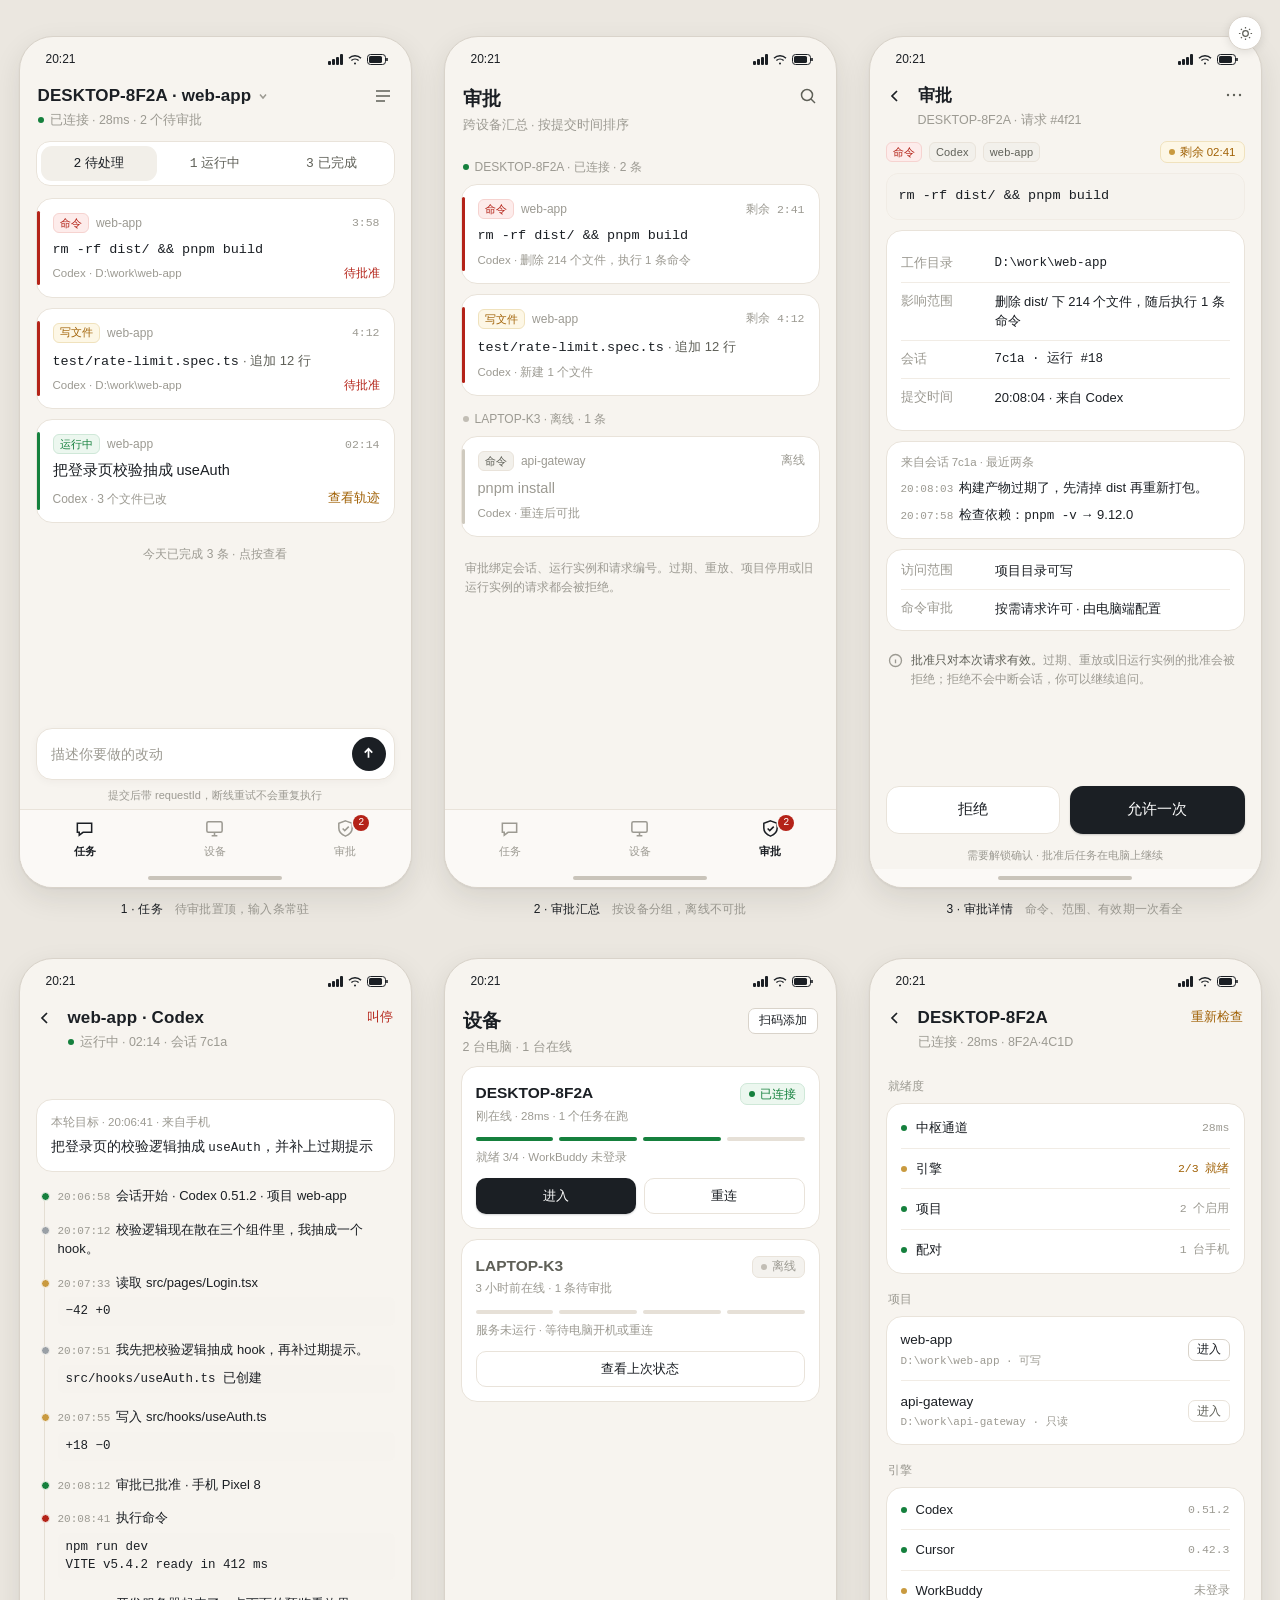
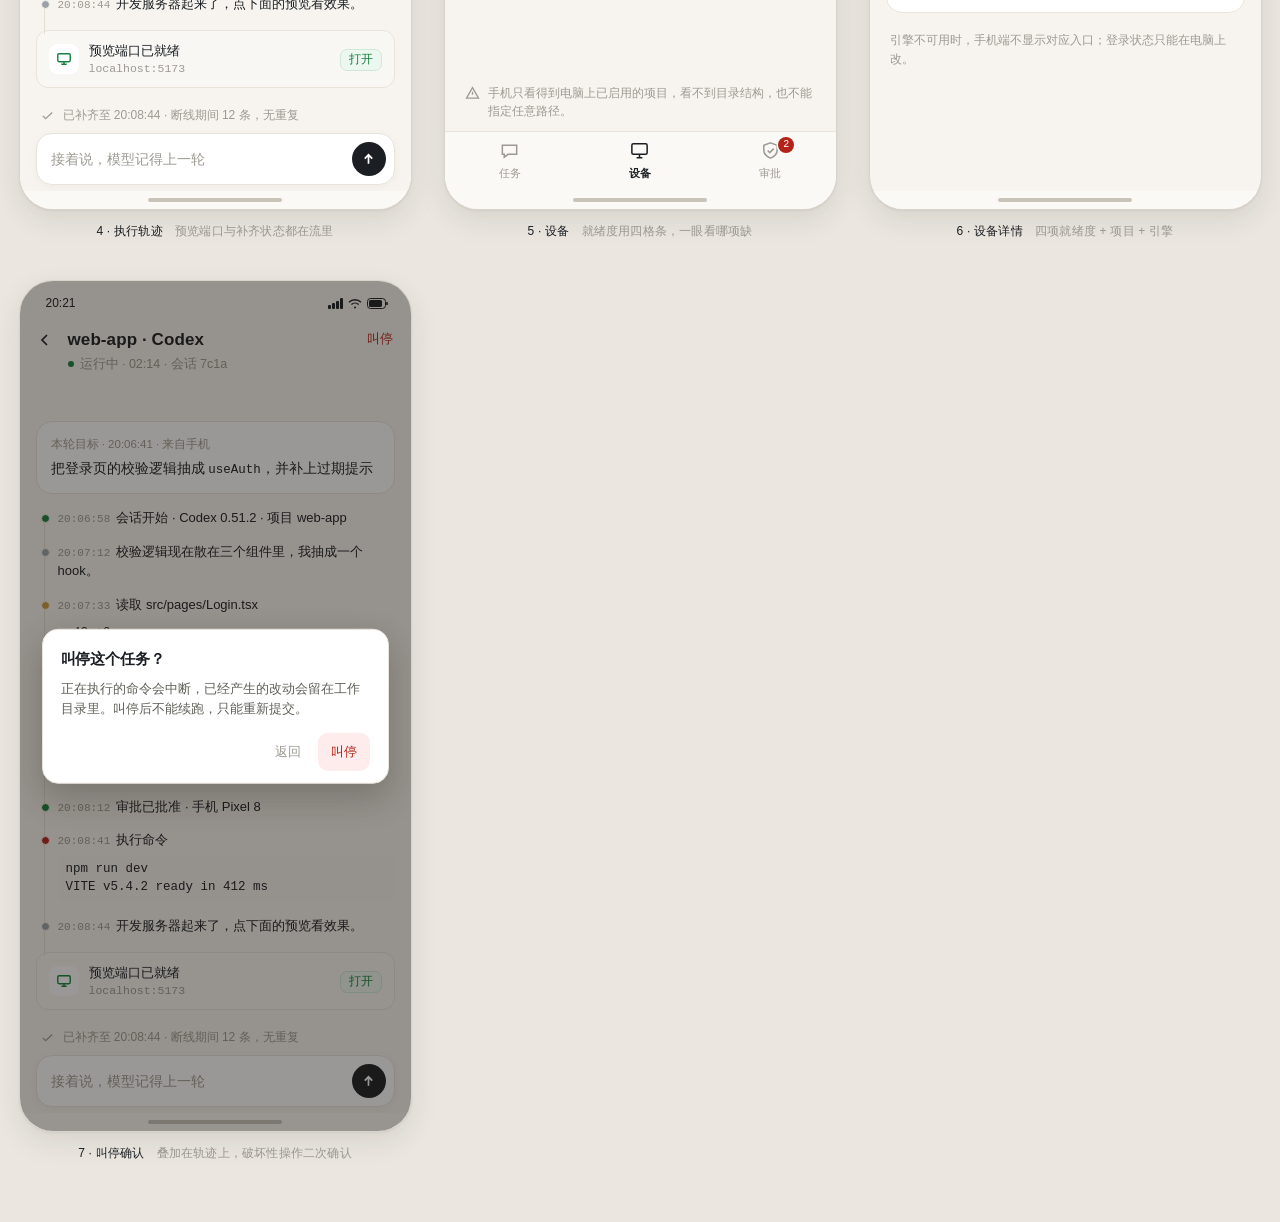
==== commit 671d1220: "feat(design): UI 定稿——补任务页、删全盘访问、加叫停确认 - Windows 增至五页：主机 / 任务 / 项目 / 日志 / 设置 - 任务页只读 + 叫停，明确不提供批准按钮；主" ====
--- a/design/v3-phone.html
+++ b/design/v3-phone.html
@@ -116,6 +116,15 @@
 .tb.on{color:var(--act);font-weight:600}
 .tb .badge{position:absolute;top:-3px;left:calc(50% + 8px);box-shadow:0 0 0 1.5px var(--badge-ring);min-width:16px;height:16px;padding:0 4px;border-radius:8px;background:var(--red);color:var(--on-red);font:500 10px/16px var(--mono);text-align:center}
 .home-ind{flex:none;height:18px;display:grid;place-items:center;background:var(--tabbar)}
+/* 破坏性操作的二次确认：遮罩压暗整屏，对话框居中，危险动作只在右侧出现一次 */
+.scrim{position:absolute;inset:0;background:rgba(26,22,17,.44);z-index:4}
+:root.dark .scrim{background:rgba(0,0,0,.58)}
+.dlg{position:absolute;left:22px;right:22px;top:50%;transform:translateY(-50%);z-index:5;background:var(--card);border:1px solid var(--line);border-radius:16px;padding:18px 18px 12px;box-shadow:0 14px 34px rgba(30,25,18,.24)}
+.dlg-t{font-size:15px;font-weight:600;letter-spacing:-.1px}
+.dlg-b{font-size:12.5px;color:var(--ink2);line-height:1.62;margin-top:8px}
+.dlg-a{display:flex;justify-content:flex-end;gap:4px;margin-top:14px}
+.dlg-btn{font-size:13px;padding:9px 13px;border-radius:10px;color:var(--ink3)}
+.dlg-btn.danger{color:var(--red);background:var(--red-bg);font-weight:500}
 .home-ind i{width:134px;height:4px;border-radius:2px;background:var(--indicator);display:block}
 /* detail */
 .cmdblock{background:var(--code-bg);border:1px solid var(--line2);border-radius:12px;padding:12px;font-family:var(--mono);font-size:13.5px;line-height:1.55;word-break:break-all;margin:10px 0 4px}
@@ -520,6 +529,70 @@
 <figcaption><b>6 · 设备详情</b>　四项就绪度 + 项目 + 引擎</figcaption>
 </figure>
 
+<!-- 7 叫停确认 -->
+<figure id="f7">
+<div class="phone">
+  <div class="statusbar"><span>20:21</span><span class="sb-r">
+    <svg width="15" height="11" viewBox="0 0 15 11" fill="currentColor"><rect x="0" y="7" width="3" height="4" rx="1"/><rect x="4" y="5" width="3" height="6" rx="1"/><rect x="8" y="3" width="3" height="8" rx="1"/><rect x="12" y="0" width="3" height="11" rx="1"/></svg>
+    <svg width="14" height="11" viewBox="0 0 14 11" fill="none" stroke="currentColor" stroke-width="1.4"><path d="M1 4.2a8.5 8.5 0 0 1 12 0M3.4 6.6a5.2 5.2 0 0 1 7.2 0"/><circle cx="7" cy="9.4" r="1" fill="currentColor" stroke="none"/></svg>
+    <svg width="22" height="11" viewBox="0 0 22 11" fill="none"><rect x="0.5" y="0.5" width="18" height="10" rx="3" stroke="currentColor"/><rect x="2" y="2" width="13" height="7" rx="1.6" fill="currentColor"/><path d="M20 4v3" stroke="currentColor" stroke-width="1.6"/></svg>
+  </span></div>
+  <div class="appbar">
+    <div class="back"><svg width="18" height="18" viewBox="0 0 18 18" fill="none" stroke="currentColor" stroke-width="1.7"><path d="M11 4L6 9l5 5"/></svg></div>
+    <div class="ab-main">
+      <div class="ab-title">web-app · Codex</div>
+      <div class="ab-sub"><span class="dot"></span>运行中 · 02:14 · 会话 7c1a</div>
+    </div>
+    <div class="ab-act"><span class="link danger">叫停</span></div>
+  </div>
+  <div class="body" style="display:flex;flex-direction:column;justify-content:flex-end">
+    <div class="card" style="margin-bottom:14px">
+      <div style="font-size:11.5px;color:var(--ink3);margin-bottom:5px">本轮目标 · 20:06:41 · 来自手机</div>
+      <div style="font-size:13.5px;line-height:1.5">把登录页的校验逻辑抽成 <span class="mono" style="font-size:12.5px">useAuth</span>，并补上过期提示</div>
+    </div>
+    <div class="ev ok"><span class="t">20:06:58</span>会话开始 · Codex 0.51.2 · 项目 web-app</div>
+    <div class="ev msg"><span class="t">20:07:12</span>校验逻辑现在散在三个组件里，我抽成一个 hook。</div>
+    <div class="ev file"><span class="t">20:07:33</span>读取 src/pages/Login.tsx
+      <div class="c">−42 +0</div>
+    </div>
+    <div class="ev msg"><span class="t">20:07:51</span>我先把校验逻辑抽成 hook，再补过期提示。
+      <div class="c">src/hooks/useAuth.ts 已创建</div>
+    </div>
+    <div class="ev file"><span class="t">20:07:55</span>写入 src/hooks/useAuth.ts
+      <div class="c">+18 −0</div>
+    </div>
+    <div class="ev ok"><span class="t">20:08:12</span>审批已批准 · 手机 Pixel 8</div>
+    <div class="ev cmd"><span class="t">20:08:41</span>执行命令
+      <div class="c">npm run dev<br>VITE v5.4.2 ready in 412 ms</div>
+    </div>
+    <div class="ev msg"><span class="t">20:08:44</span>开发服务器起来了，点下面的预览看效果。</div>
+    <div class="pv">
+      <div class="ic"><svg width="16" height="16" viewBox="0 0 18 18" fill="none" stroke="currentColor" stroke-width="1.6"><rect x="2" y="3" width="14" height="9" rx="1.5"/><path d="M6 15h6M9 12v3"/></svg></div>
+      <div><div class="tt">预览端口已就绪</div><div class="ss">localhost:5173</div></div>
+      <div class="go"><span class="pill ok">打开</span></div>
+    </div>
+    <div class="note" style="padding:6px 4px 0">
+      <svg width="15" height="15" viewBox="0 0 16 16" fill="none" stroke="currentColor" stroke-width="1.4" style="flex:none;margin-top:2px"><path d="M3 8.4l3 3 7-6.6"/></svg>
+      <div>已补齐至 20:08:44 · 断线期间 12 条，无重复</div>
+    </div>
+  </div>
+  <div class="dock">
+    <div class="dock-box">
+      <div class="ph">接着说，模型记得上一轮</div>
+      <div class="send"><svg width="15" height="15" viewBox="0 0 16 16" fill="none" stroke="currentColor" stroke-width="1.8"><path d="M8 12.5V3.5M4 7l4-4 4 4"/></svg></div>
+    </div>
+  </div>
+  <div class="scrim"></div>
+  <div class="dlg">
+    <div class="dlg-t">叫停这个任务？</div>
+    <div class="dlg-b">正在执行的命令会中断，已经产生的改动会留在工作目录里。叫停后不能续跑，只能重新提交。</div>
+    <div class="dlg-a"><span class="dlg-btn">返回</span><span class="dlg-btn danger">叫停</span></div>
+  </div>
+  <div class="home-ind"><i></i></div>
+</div>
+<figcaption><b>7 · 叫停确认</b>　叠加在轨迹上，破坏性操作二次确认</figcaption>
+</figure>
+
 </div>
 
 <script>
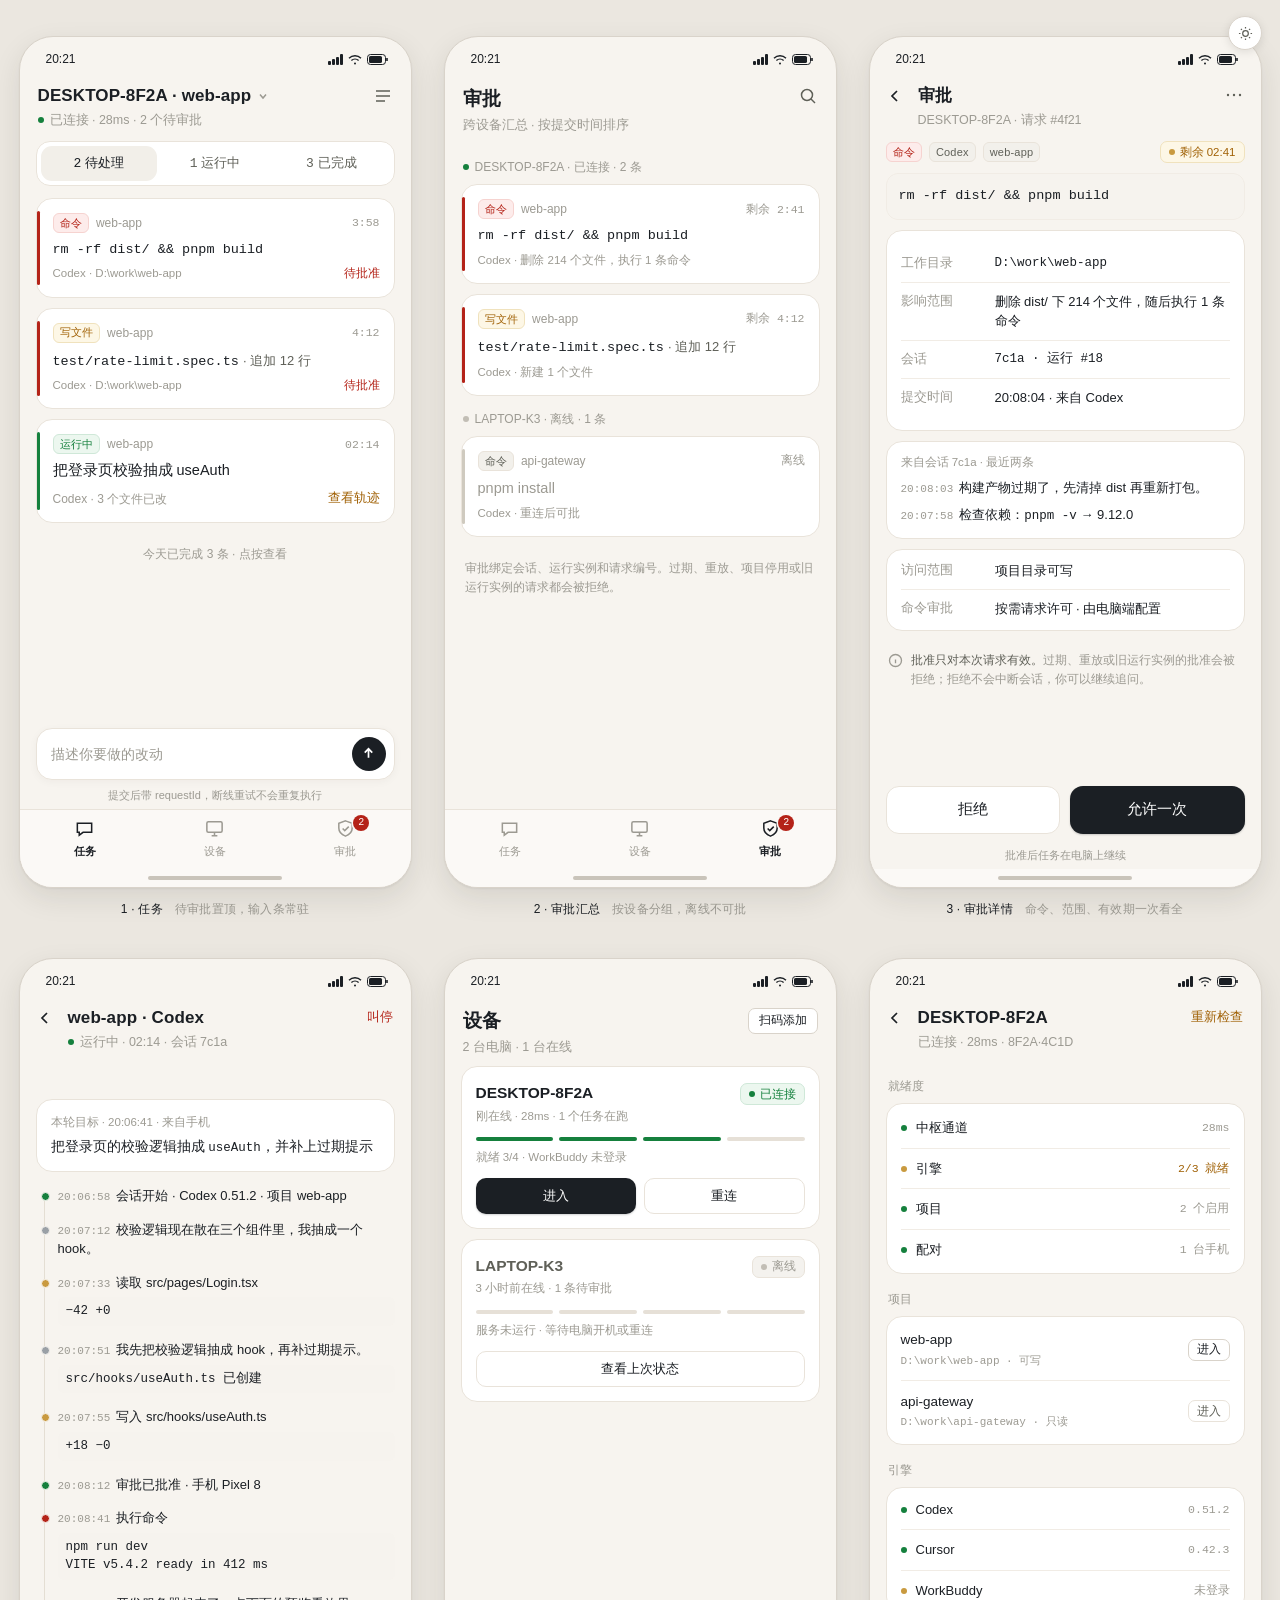
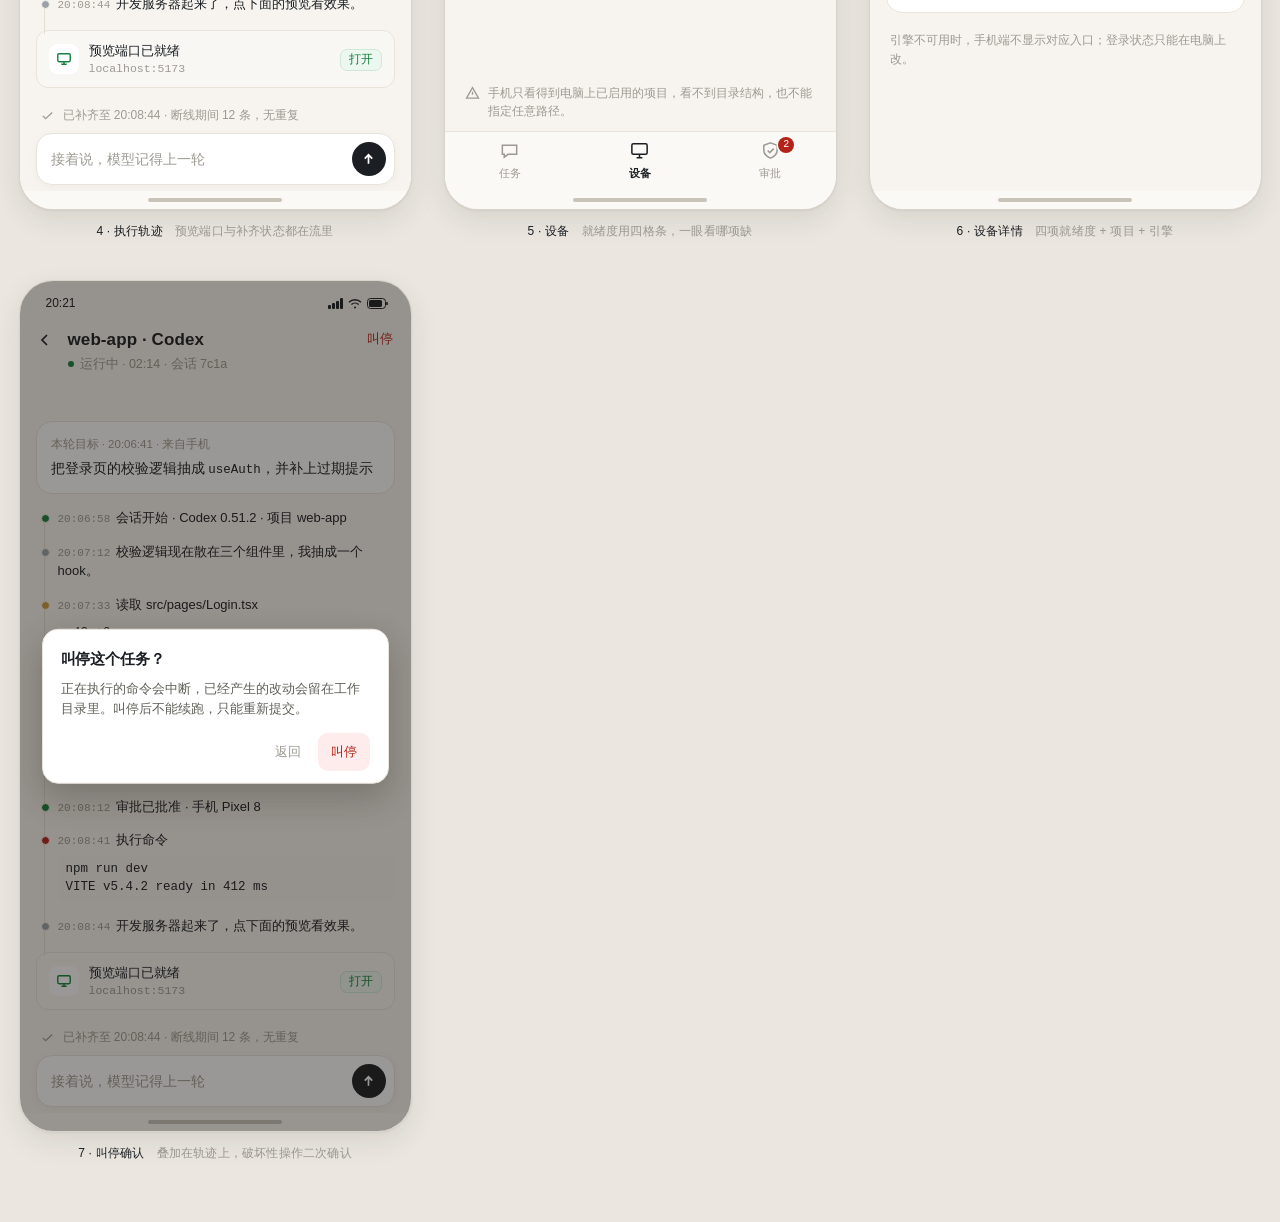
==== commit 54c0343b: "feat(android): 按 v3 重做界面并新增关于页 - 主界面改为 Shell 三段式结构，拆分设备/任务列表/审批列表等组件，   配色与排版对齐 v3 tokens，深色主题同步适配 -" ====
--- a/design/v3-phone.html
+++ b/design/v3-phone.html
@@ -358,7 +358,7 @@
   </div>
   <div class="dock" style="padding-top:0">
     <div class="btn-row"><div class="btn ghost">拒绝</div><div class="btn primary">允许一次</div></div>
-    <div class="dock-hint">需要解锁确认 · 批准后任务在电脑上继续</div>
+    <div class="dock-hint">批准后任务在电脑上继续</div>
   </div>
   <div class="home-ind"><i></i></div>
 </div>
